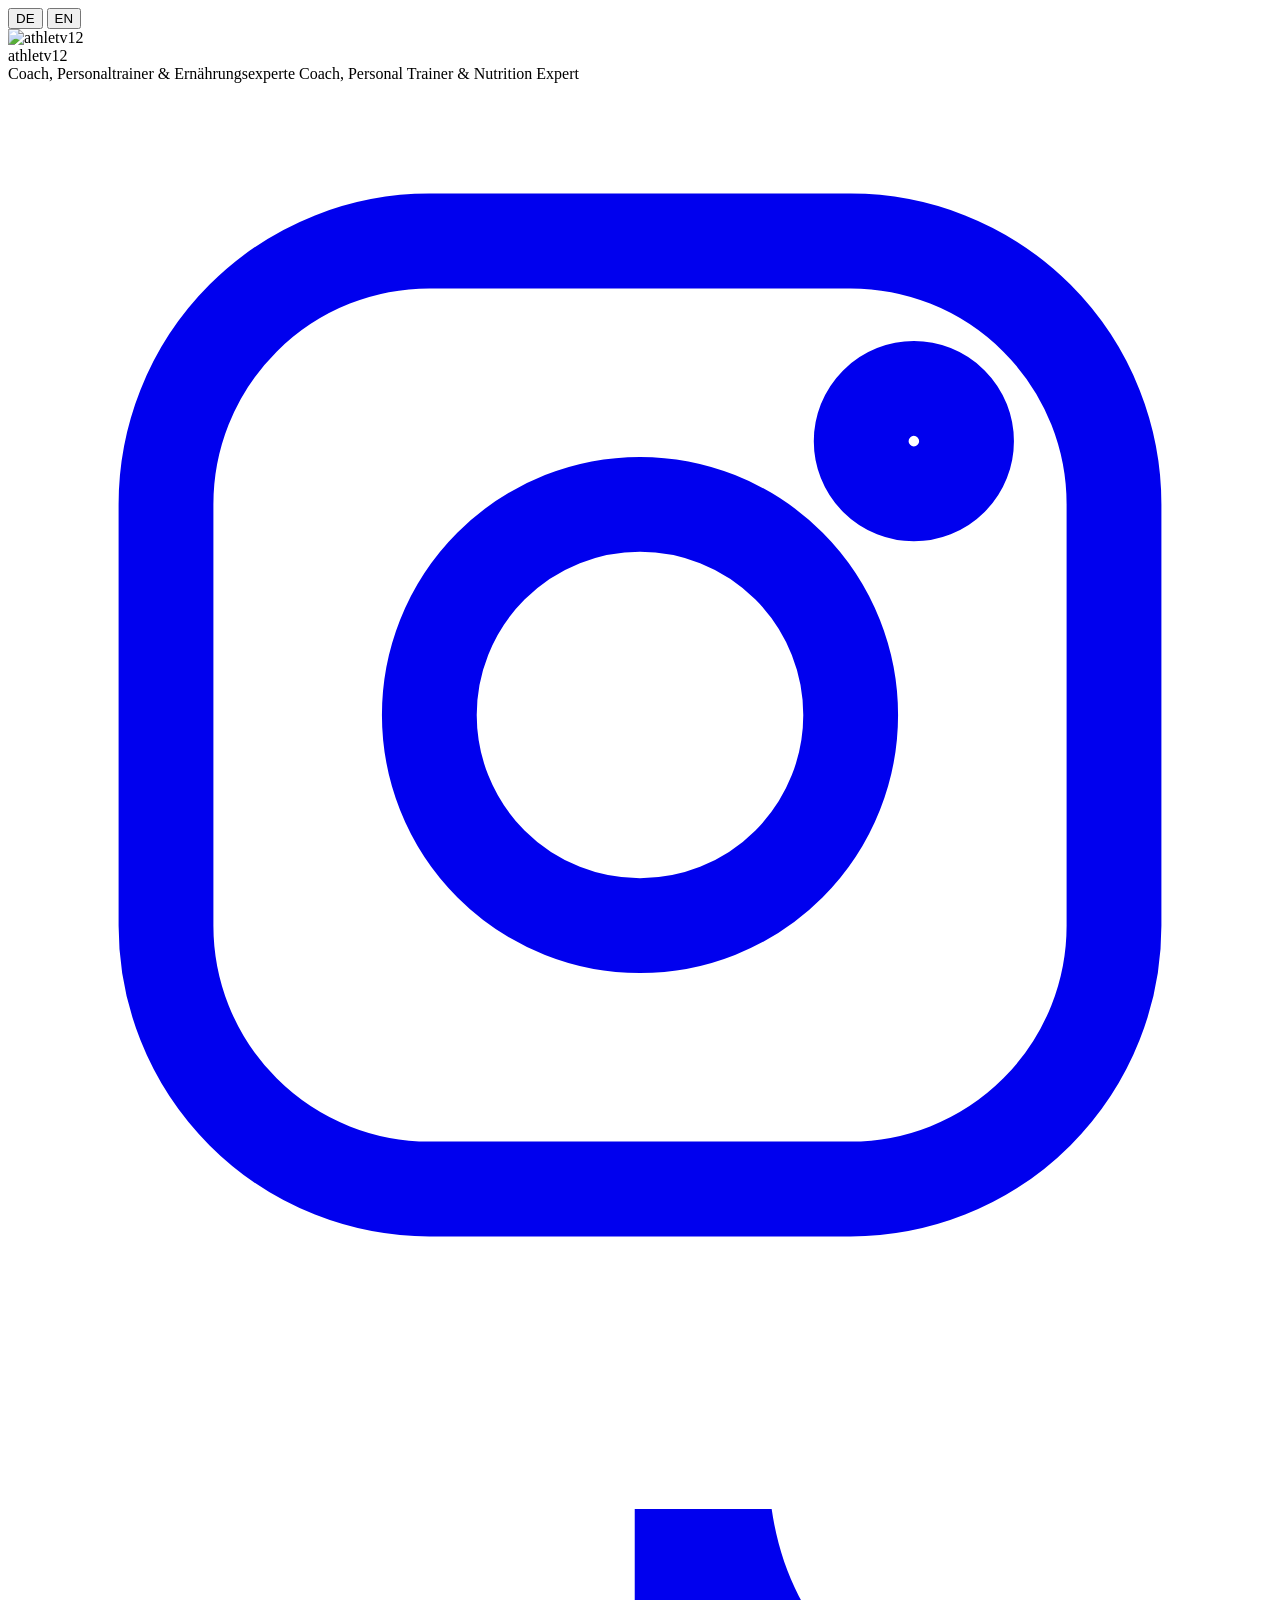
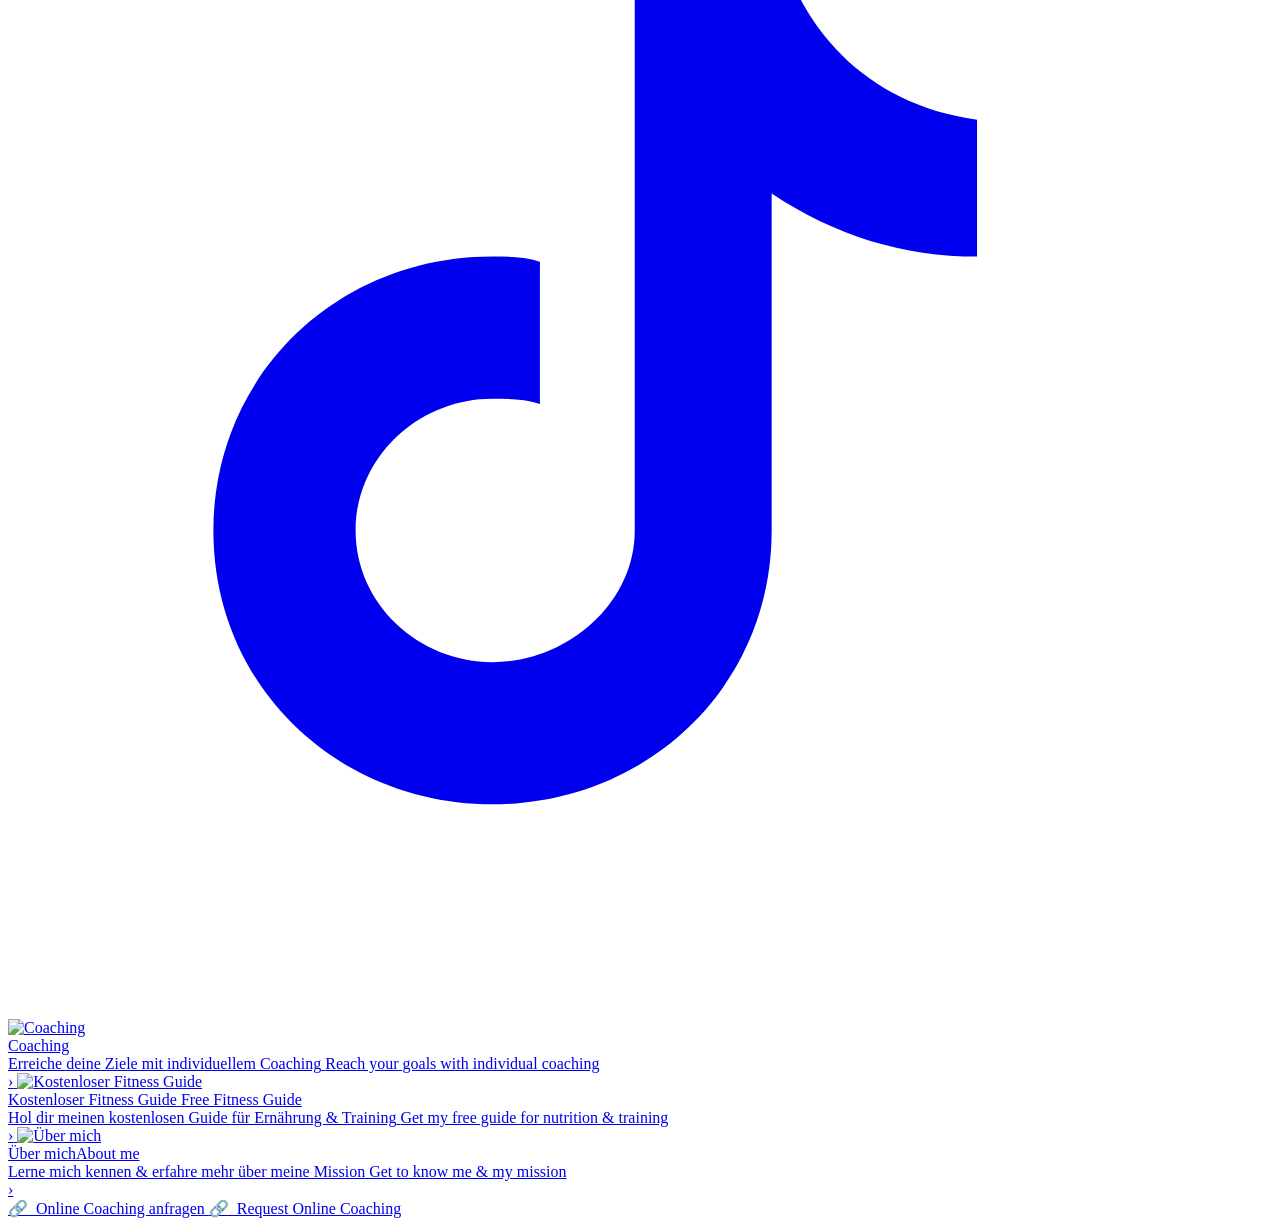
==== index.html @ ae04528c "Add files via upload" ====
<!DOCTYPE html>
<html lang="de">
<head>
<meta charset="UTF-8">
<meta name="viewport" content="width=device-width, initial-scale=1.0">
<title>athletv12</title>
<link rel="preconnect" href="https://fonts.googleapis.com">
<link href="https://fonts.googleapis.com/css2?family=Poppins:wght@600;700&family=Inter:wght@400;500;600&display=swap" rel="stylesheet">
<link rel="stylesheet" href="assets/style.css">
</head>
<body>
<div class="lang-toggle">
  <button data-lang="de" class="active" onclick="setLang('de')">DE</button>
  <button data-lang="en" onclick="setLang('en')">EN</button>
</div>

<div class="phone">
  <div class="top-pad">
    <div class="avatar-ring"><img src="assets/images/avatar.jpg" alt="athletv12"></div>
    <div class="name">athletv12</div>
    <div class="tagline">
      <span data-de>Coach, Personaltrainer &amp; Ernährungsexperte</span>
      <span data-en>Coach, Personal Trainer &amp; Nutrition Expert</span>
    </div>

    <div class="socials">
      <a href="https://instagram.com/athlet_v12" aria-label="Instagram" target="_blank">
        <svg viewBox="0 0 24 24" fill="none" stroke="currentColor" stroke-width="1.8"><rect x="3" y="3" width="18" height="18" rx="5"/><circle cx="12" cy="12" r="4"/><circle cx="17.2" cy="6.8" r="1"/></svg>
      </a>
      <a href="#" aria-label="TikTok">
        <svg viewBox="0 0 24 24" fill="currentColor"><path d="M14.5 3c.3 2.1 1.7 3.7 3.9 4v2.6c-1.4 0-2.7-.4-3.9-1.2v6.4c0 3-2.4 5.2-5.3 5.2S3.9 17.8 3.9 14.8c0-2.9 2.3-5.2 5.3-5.2.3 0 .6 0 .9.1v2.7c-.3-.1-.6-.1-.9-.1-1.4 0-2.6 1.1-2.6 2.5s1.2 2.5 2.6 2.5 2.7-1.1 2.7-2.5V3h2.6z"/></svg>
      </a>
    </div>
  </div>

  <div class="chapters">
    <a class="chapter-btn" href="coaching.html">
      <img class="thumb" src="assets/images/coaching.jpg" alt="Coaching">
      <div class="label">
        <div class="title">Coaching</div>
        <div class="desc">
          <span data-de>Erreiche deine Ziele mit individuellem Coaching</span>
          <span data-en>Reach your goals with individual coaching</span>
        </div>
      </div>
      <span class="arrow">&#8250;</span>
    </a>

    <a class="chapter-btn" href="guide.html">
      <img class="thumb" src="assets/images/guide.jpg" alt="Kostenloser Fitness Guide">
      <div class="label">
        <div class="title">
          <span data-de>Kostenloser Fitness Guide</span>
          <span data-en>Free Fitness Guide</span>
        </div>
        <div class="desc">
          <span data-de>Hol dir meinen kostenlosen Guide für Ernährung &amp; Training</span>
          <span data-en>Get my free guide for nutrition &amp; training</span>
        </div>
      </div>
      <span class="arrow">&#8250;</span>
    </a>

    <a class="chapter-btn" href="ueber-mich.html">
      <img class="thumb" src="assets/images/ueber-mich.jpg" alt="Über mich">
      <div class="label">
        <div class="title"><span data-de>Über mich</span><span data-en>About me</span></div>
        <div class="desc">
          <span data-de>Lerne mich kennen &amp; erfahre mehr über meine Mission</span>
          <span data-en>Get to know me &amp; my mission</span>
        </div>
      </div>
      <span class="arrow">&#8250;</span>
    </a>
  </div>

  <a class="cta" href="coaching.html">
    <span data-de>&#128279;&nbsp; Online Coaching anfragen</span>
    <span data-en>&#128279;&nbsp; Request Online Coaching</span>
  </a>
</div>

<script src="assets/lang.js"></script>
</body>
</html>
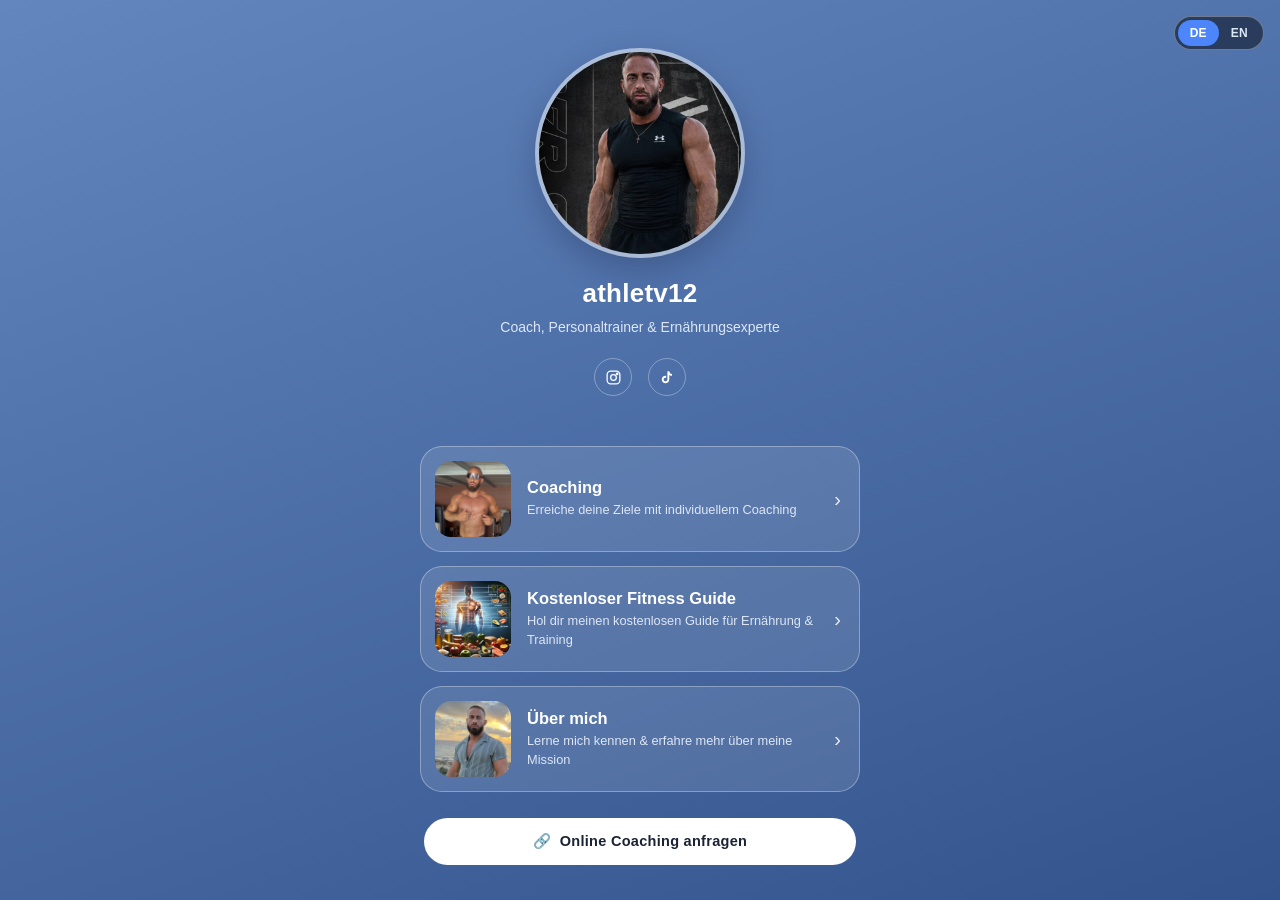
==== commit 6fc1bb60: "Add files via upload" ====
--- a/index.html
+++ b/index.html
@@ -6,7 +6,7 @@
 <title>athletv12</title>
 <link rel="preconnect" href="https://fonts.googleapis.com">
 <link href="https://fonts.googleapis.com/css2?family=Poppins:wght@600;700&family=Inter:wght@400;500;600&display=swap" rel="stylesheet">
-<link rel="stylesheet" href="assets/style.css">
+<link rel="stylesheet" href="/style.css">
 </head>
 <body>
 <div class="lang-toggle">
@@ -16,7 +16,7 @@
 
 <div class="phone">
   <div class="top-pad">
-    <div class="avatar-ring"><img src="assets/images/avatar.jpg" alt="athletv12"></div>
+    <div class="avatar-ring"><img src="/avatar.jpg" alt="athletv12"></div>
     <div class="name">athletv12</div>
     <div class="tagline">
       <span data-de>Coach, Personaltrainer &amp; Ernährungsexperte</span>
@@ -35,7 +35,7 @@
 
   <div class="chapters">
     <a class="chapter-btn" href="coaching.html">
-      <img class="thumb" src="assets/images/coaching.jpg" alt="Coaching">
+      <img class="thumb" src="/coaching.jpg" alt="Coaching">
       <div class="label">
         <div class="title">Coaching</div>
         <div class="desc">
@@ -47,7 +47,7 @@
     </a>
 
     <a class="chapter-btn" href="guide.html">
-      <img class="thumb" src="assets/images/guide.jpg" alt="Kostenloser Fitness Guide">
+      <img class="thumb" src="/guide.jpg" alt="Kostenloser Fitness Guide">
       <div class="label">
         <div class="title">
           <span data-de>Kostenloser Fitness Guide</span>
@@ -62,7 +62,7 @@
     </a>
 
     <a class="chapter-btn" href="ueber-mich.html">
-      <img class="thumb" src="assets/images/ueber-mich.jpg" alt="Über mich">
+      <img class="thumb" src="/ueber-mich-card.jpg" alt="Über mich">
       <div class="label">
         <div class="title"><span data-de>Über mich</span><span data-en>About me</span></div>
         <div class="desc">
@@ -80,6 +80,6 @@
   </a>
 </div>
 
-<script src="assets/lang.js"></script>
+<script src="/lang.js"></script>
 </body>
 </html>
--- a/style.css
+++ b/style.css
@@ -0,0 +1,163 @@
+:root{
+  --bg-top: #6386BE;
+  --bg-bottom: #33538C;
+  --panel: rgba(255,255,255,0.11);
+  --panel-line: rgba(255,255,255,0.32);
+  --blue: #4C86FA;
+  --blue-dark: #2F5FD0;
+  --text: #FFFFFF;
+  --text-muted: #DCE6F5;
+  --white-bg: #FFFFFF;
+  --light-bg: #F1F3F8;
+  --light-text: #1A2233;
+  --light-muted: #5B6472;
+  --green: #4CAF7D;
+  --red: #E2726F;
+  --radius: 16px;
+}
+*{box-sizing:border-box; margin:0; padding:0;}
+html,body{height:100%;}
+body{
+  background: linear-gradient(160deg, var(--bg-top) 0%, var(--bg-bottom) 100%);
+  background-attachment: fixed;
+  color: var(--text);
+  font-family:'Inter', sans-serif;
+  min-height:100vh;
+  display:flex;
+  justify-content:center;
+  -webkit-font-smoothing:antialiased;
+}
+h1,h2,h3,.headline{ font-family:'Poppins', sans-serif; }
+.phone{ width:100%; max-width:480px; min-height:100vh; position:relative; padding-bottom:40px; }
+
+/* ---------- language toggle ---------- */
+.lang-toggle{
+  position:fixed; top:16px; right:16px; z-index:50;
+  display:flex; background:rgba(10,16,28,0.55);
+  border:1px solid var(--panel-line); border-radius:999px; padding:3px;
+  backdrop-filter: blur(6px);
+}
+.lang-toggle button{
+  border:none; background:none; color:var(--text-muted);
+  font-family:'Poppins', sans-serif; font-weight:600; font-size:12px;
+  padding:6px 12px; border-radius:999px; cursor:pointer; letter-spacing:.02em;
+}
+.lang-toggle button.active{ background:var(--blue); color:#fff; }
+[data-en]{ display:none; }
+
+/* ---------- header / avatar ---------- */
+.top-pad{ padding: 48px 24px 24px; display:flex; flex-direction:column; align-items:center; text-align:center; }
+.avatar-ring{ width:210px; height:210px; border-radius:50%; padding:4px;
+  background: rgba(255,255,255,0.5); margin-bottom:20px; box-shadow: 0 12px 30px rgba(15,25,50,0.25); }
+.avatar-ring img{ width:100%; height:100%; border-radius:50%; object-fit:cover; object-position: center; display:block; }
+.name{ font-family:'Poppins', sans-serif; font-weight:700; font-size:26px; letter-spacing:.01em; }
+.tagline{ color:var(--text-muted); font-size:14px; margin-top:8px; line-height:1.5; max-width:320px; }
+
+.socials{ display:flex; gap:16px; margin: 20px 0 26px; }
+.socials a{ width:38px; height:38px; border:1px solid var(--panel-line); border-radius:50%;
+  display:flex; align-items:center; justify-content:center; color:var(--text); transition:.2s; }
+.socials a:hover{ border-color:var(--blue); color:var(--blue); }
+.socials svg{ width:17px; height:17px; }
+
+/* ---------- chapter cards ---------- */
+.chapters{ width:100%; padding:0 20px; display:flex; flex-direction:column; gap:14px; }
+.chapter-btn{
+  width:100%; display:flex; align-items:center; gap:16px;
+  background: var(--panel); border:1px solid var(--panel-line); border-radius:22px;
+  padding:14px; cursor:pointer; color:var(--text); text-decoration:none;
+  font-family:'Inter', sans-serif; text-align:left;
+  transition: border-color .2s, transform .15s, background .2s;
+}
+.chapter-btn:hover{ border-color: rgba(255,255,255,0.55); transform: translateY(-1px); background: rgba(255,255,255,0.16); }
+.chapter-btn .thumb{ width:76px; height:76px; border-radius:16px; object-fit:cover; object-position: center; flex-shrink:0; }
+.chapter-btn .label{ flex:1; min-width:0; }
+.chapter-btn .title{ font-family:'Poppins',sans-serif; font-weight:700; font-size:16.5px; margin-bottom:4px; }
+.chapter-btn .desc{ font-size:12.8px; line-height:1.45; color:var(--text-muted); }
+.chapter-btn .arrow{ color:#fff; font-size:20px; opacity:.85; padding-right:4px; }
+
+.cta{
+  margin: 26px 24px 0; width:calc(100% - 48px);
+  background: var(--white-bg); color: var(--light-text); border:none; border-radius:999px;
+  padding:15px; font-family:'Poppins', sans-serif; font-weight:600; font-size:14.5px;
+  letter-spacing:.02em; cursor:pointer; text-decoration:none; display:block; text-align:center;
+}
+
+/* ---------- shared page chrome (sub-pages) ---------- */
+.back-bar{ position:sticky; top:0; background: var(--bg-bottom); padding:16px 20px; display:flex;
+  align-items:center; gap:12px; z-index:10; }
+.back-bar a{ color:var(--text); font-size:20px; text-decoration:none; line-height:1; }
+.back-bar span{ font-family:'Poppins',sans-serif; letter-spacing:.04em; text-transform:uppercase; font-size:13px; color:var(--text-muted); }
+
+.hero-photo{ width:100%; aspect-ratio: 4/3; object-fit:cover; display:block; }
+.hero-photo.tall{ aspect-ratio: 3/4; object-fit-position: top; }
+
+.section{ padding: 28px 24px 20px; }
+.section h1{ font-size:25px; font-weight:700; margin-bottom:14px; }
+.section h2{ font-size:20px; font-weight:700; margin: 22px 0 10px; }
+.section p{ font-size:14.5px; line-height:1.7; margin-bottom:12px; color:var(--text-muted); }
+.section p.lead{ color:var(--text); font-size:15px; }
+.kicker{ font-family:'Poppins',sans-serif; font-weight:700; font-size:11.5px; letter-spacing:.08em;
+  color:var(--blue); margin-bottom:8px; }
+
+.light-section{ background:var(--light-bg); color:var(--light-text); }
+.light-section p{ color:var(--light-muted); }
+.light-section p.lead{ color:var(--light-text); }
+.light-section .kicker{ color:var(--blue-dark); }
+
+.rule{ height:1px; background:var(--panel-line); margin: 18px 0; border:none; }
+.light-section .rule{ background:#DDE2EA; }
+
+/* ---------- buttons ---------- */
+.btn-primary{
+  display:inline-block; background:var(--blue); color:#fff; border:none; border-radius:999px;
+  padding:15px 26px; font-family:'Poppins',sans-serif; font-weight:600; font-size:14.5px;
+  cursor:pointer; text-decoration:none; text-align:center;
+}
+.btn-outline{
+  display:inline-block; background:none; border:1.5px solid var(--text); color:var(--text);
+  border-radius:999px; padding:14px 26px; font-family:'Poppins',sans-serif; font-weight:600;
+  font-size:14px; cursor:pointer; text-decoration:none;
+}
+
+/* ---------- forms ---------- */
+form .field{ margin-bottom:16px; }
+form label{ display:block; font-size:13.5px; font-weight:600; margin-bottom:6px; color:var(--text); }
+.light-section form label{ color:var(--light-text); }
+form .req{ color: var(--blue); }
+form input[type=text], form input[type=email], form input[type=tel], form input[type=number],
+form textarea, form select{
+  width:100%; padding:12px 14px; border-radius:10px; border:1px solid var(--panel-line);
+  background: rgba(255,255,255,0.05); color:var(--text); font-family:'Inter',sans-serif; font-size:14.5px;
+}
+.light-section form input, .light-section form textarea, .light-section form select{
+  background:#fff; border:1px solid #D7DCE5; color:var(--light-text);
+}
+form input:focus, form textarea:focus, form select:focus{ outline:2px solid var(--blue); outline-offset:1px; }
+form textarea{ min-height:70px; resize:vertical; }
+form input[type=file]{ width:100%; font-size:13px; color:var(--text-muted); }
+
+.opt-group{ display:flex; flex-wrap:wrap; gap:8px; }
+.opt{ position:relative; }
+.opt input{ position:absolute; opacity:0; width:100%; height:100%; cursor:pointer; margin:0; }
+.opt label{
+  display:inline-block; padding:9px 14px; border-radius:999px; border:1px solid var(--panel-line);
+  font-size:13px; font-weight:500; color:var(--text-muted); cursor:pointer; margin:0; transition:.15s;
+}
+.light-section .opt label{ border-color:#D7DCE5; color:var(--light-muted); }
+.opt input:checked + label{ background:var(--blue); border-color:var(--blue); color:#fff; }
+
+.scale-row{ display:flex; gap:5px; flex-wrap:wrap; }
+.scale-row .opt label{ padding:8px 0; width:28px; text-align:center; font-size:12.5px; }
+
+.form-section-title{ font-family:'Poppins',sans-serif; font-weight:700; font-size:15px; margin:26px 0 12px;
+  padding-top:14px; border-top:1px solid var(--panel-line); }
+.light-section .form-section-title{ border-top:1px solid #DDE2EA; }
+.form-note{ font-size:12.5px; color:var(--text-muted); margin-top:-8px; margin-bottom:14px; }
+
+.submit-row{ margin-top:26px; }
+.submit-row button{ width:100%; border:none; }
+.hidden-honeypot{ position:absolute; left:-9999px; }
+
+.confirm-box{ text-align:center; padding:70px 28px; }
+.confirm-box .check-circle{ width:64px; height:64px; border-radius:50%; background:var(--blue);
+  display:flex; align-items:center; justify-content:center; margin:0 auto 20px; font-size:28px; color:#fff; }
